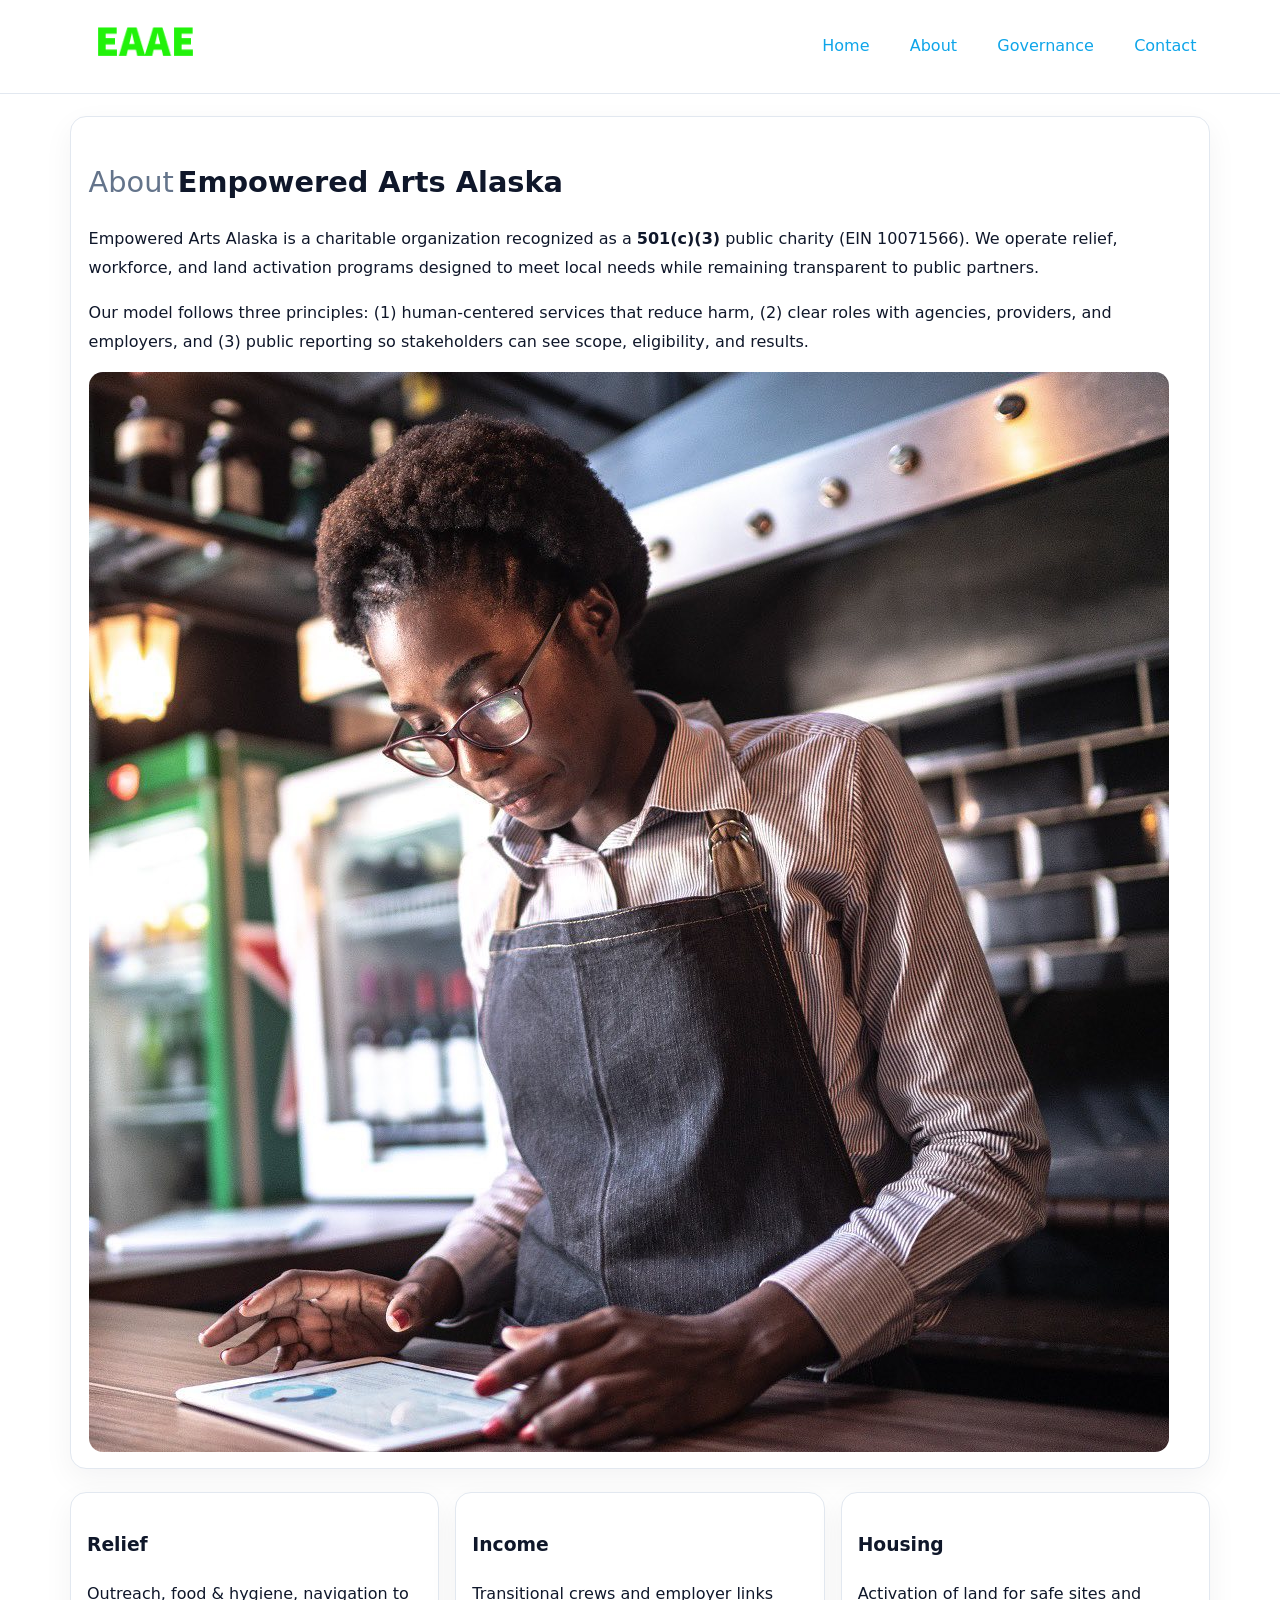
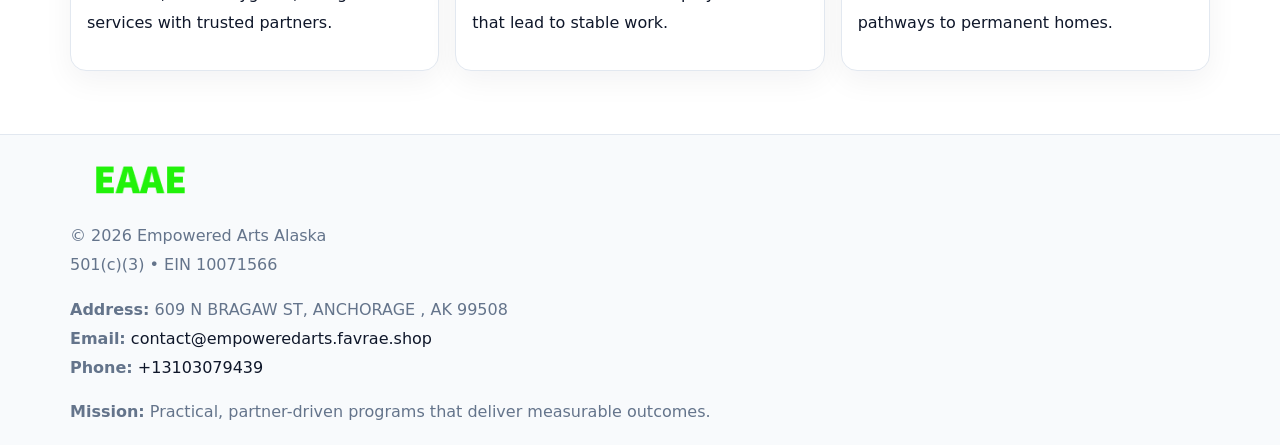
==== about.html @ aea6718f "Initial commit" ====
<!doctype html><html lang="en"><head>
<meta charset="utf-8">
<meta name="viewport" content="width=device-width,initial-scale=1">
<title>Empowered Arts Alaska – Nonprofit • 2025</title>
<link rel="stylesheet" href="assets/styles.css">
<link rel="icon" href="images/logo.png">
  <meta name="description" content="We are a 501(c)(3) organization advancing arts education and cultural programs through transparent programs, local partnerships, and measurable outcomes.">
</head><body>
<div style="position:absolute;left:-9999px;top:-9999px;opacity:0" data-uniq="{{UNIQUE_BLOB}}">
  <span>We are a 501(c)(3) organization advancing arts education and cultural programs through transparent programs, local partnerships, and measurable outcomes.</span><svg width="12" height="12" viewBox="0 0 12 12" xmlns="http://www.w3.org/2000/svg"><circle cx="6" cy="6" r="5" fill="#28a745"/></svg><img src="images/jobs.jpg" width="1" height="1" alt="" loading="lazy"/>
</div>

<header>
  <div class="topnav">
    <a href="index.html"><img src="images/logo.png" style="width:150px" alt=""></a>
    <nav>
      <a href="index.html">Home</a>
      <a class="active" href="about.html">About</a>
      <a href="governance.html">Governance</a>
      <a href="contact.html">Contact</a>
    </nav>
  </div>
</header>

<div class="page" style="grid-template-columns:1fr;">
  <main>
    <section class="section panel">
      <h1 style="font-size:1.8rem;margin-bottom:.4rem;"><span style="font-weight:500;color:var(--muted);margin-right:.25rem;">About</span><span style="font-weight:700;color:var(--ink);">Empowered Arts Alaska</span></h1>
      <p>Empowered Arts Alaska is a charitable organization recognized as a <strong>501(c)(3)</strong> public charity (EIN 10071566). We operate relief, workforce, and land activation programs designed to meet local needs while remaining transparent to public partners.</p>
      <p>Our model follows three principles: (1) human-centered services that reduce harm, (2) clear roles with agencies, providers, and employers, and (3) public reporting so stakeholders can see scope, eligibility, and results.</p>
      <img src="images/about.jpg" alt="" style="margin-top:1rem">
    </section>

    <section class="section cards">
      <article class="c32823c2f97"><h3>Relief</h3><p>Outreach, food & hygiene, navigation to services with trusted partners.</p></article>
      <article class="c32823c2f97"><h3>Income</h3><p>Transitional crews and employer links that lead to stable work.</p></article>
      <article class="c32823c2f97"><h3>Housing</h3><p>Activation of land for safe sites and pathways to permanent homes.</p></article>
    </section>
  </main>
</div>

<footer>
  <div class="footer-wrap">
    <div class="footer-grid">
      <div class="footer-col"><img src="images/logo.png" style="width:140px;margin-bottom:.4rem" alt=""><div class="small">© <span id="year"></span> Empowered Arts Alaska</div><div class="small">501(c)(3) • EIN 10071566</div></div>
      <div class="footer-col"><div class="small"><strong>Address:</strong> 609 N BRAGAW ST, ANCHORAGE , AK 99508</div><div class="small"><strong>Email:</strong> <a href="mailto:contact@empoweredarts.favrae.shop">contact@empoweredarts.favrae.shop</a></div><div class="small"><strong>Phone:</strong> <a href="tel:+13103079439">+13103079439</a></div></div>
      <div class="footer-col"><div class="small"><strong>Mission:</strong> Practical, partner-driven programs that deliver measurable outcomes.</div></div>
    </div>
  </div>
</footer>
<script>(()=>{const y=document.getElementById('year');if(y)y.textContent=new Date().getFullYear();})();</script>
</body></html>
---- assets/styles.css ----
:root {
  --ink: #0f172a;
  --muted: #64748b;
  --paper: #ffffff;
  --line: #e2e8f0;
  --brand: #0ea5e9;
  --brand-ink: #0369a1;
  --soft: #ecfeff;
  --r: 16px;
  --sh: 0 10px 30px rgba(15, 23, 42, .05);
}

* { box-sizing: border-box; }
html, body { height: 100%; }
body {
  margin: 0;
  background: var(--paper);
  color: var(--ink);
  font-family: "Inter", system-ui, -apple-system, BlinkMacSystemFont, Arial, sans-serif;
  line-height: 1.8;
  -webkit-text-size-adjust: 100%;
}
img { max-width: 100%; height: auto; display: block; border-radius: 14px; }
a { color: var(--brand); text-decoration: none; }
a:hover { text-decoration: underline; }

/* NAV TOP */
header {
  background: #fff;
  border-bottom: 1px solid var(--line);
  position: sticky;
  top: 0;
  z-index: 10;
}
.topnav {
  width: min(1140px, 94%);
  margin: 0 auto;
  display: flex;
  justify-content: space-between;
  gap: .6rem;
  align-items: center;
  padding: .8rem 0;
  flex-wrap: wrap;
}
.topnav nav a {
  margin-left: .5rem;
  padding: .45rem .85rem;
  border-radius: 999px;
}
.topnav nav a:hover {
  background: rgba(14, 165, 233, .1);
  text-decoration: none;
}

/* HERO */
.c20ee2c1a55 {
  background: linear-gradient(160deg, var(--soft), #fff 55%);
  border-bottom: 1px solid var(--line);
}
.hero-wrap {
  width: min(1140px, 94%);
  margin: 0 auto;
  display: grid;
  grid-template-columns: 1.2fr .8fr;
  gap: 1.2rem;
  align-items: center;
  padding: 1.6rem 0;
}
.c20ee2c1a55 h1 {
  font-size: clamp(1.75rem, 3.2vw, 2.5rem);
  margin-bottom: .4rem;
}
.c20ee2c1a55 p.lead {
  color: var(--muted);
  max-width: 600px;
}

/* MAIN LAYOUT */
.page {
  width: min(1140px, 94%);
  margin: 0 auto;
  display: grid;
  grid-template-columns: 1.4fr .6fr;
  gap: 1.4rem;
  padding: 1.4rem 0;
}
.section {
  margin-bottom: 1.4rem;
}
.panel {
  background: #fff;
  border: 1px solid var(--line);
  border-radius: 16px;
  padding: 1rem 1.1rem;
  box-shadow: var(--sh);
}
h2 {
  font-size: clamp(1.2rem, 2.3vw, 1.6rem);
  margin: 0 0 .5rem;
}
.subtle {
  color: var(--muted);
  font-size: .9rem;
}

/* SIDE INFO */
.sidebox {
  background: #fff;
  border: 1px solid var(--line);
  border-radius: 16px;
  padding: 1rem;
  box-shadow: var(--sh);
  position: sticky;
  top: 4.8rem;
}
.metric {
  background: rgba(14, 165, 233, .08);
  border-radius: 12px;
  padding: .7rem .85rem;
  margin-bottom: .65rem;
}
.metric .label { font-size: .75rem; color: var(--muted); }
.metric .value { font-size: 1.1rem; font-weight: 600; }

/* CARDS ROW */
.cards {
  display: grid;
  grid-template-columns: repeat(auto-fit, minmax(240px, 1fr));
  gap: 1rem;
}
.c32823c2f97 {
  background: #fff;
  border: 1px solid var(--line);
  border-radius: 16px;
  padding: 1rem;
  box-shadow: var(--sh);
}

/* TIMELINE */
.timeline { list-style: none; padding: 0; margin: .3rem 0 0; }
.timeline li {
  position: relative;
  padding-left: 1.3rem;
  margin: .45rem 0;
}
.timeline li::before {
  content: "";
  position: absolute;
  left: .25rem;
  top: .6rem;
  width: .48rem;
  height: .48rem;
  border-radius: 999px;
  background: var(--brand);
}

/* CONTACT FORM (shared) */
button, input, textarea, select { font: inherit; }
.contact-form {
  display: grid;
  grid-template-columns: 1fr;
  gap: 12px;
  max-width: 800px;
}
.contact-form .row-2 {
  display: grid;
  grid-template-columns: 1fr 1fr;
  gap: 12px;
}
.contact-form input,
.contact-form textarea {
  width: 100%;
  padding: .85rem 1rem;
  border: 1px solid var(--line);
  border-radius: 14px;
  min-height: 44px;
  background: #fff;
}
.contact-form textarea { resize: vertical; }
.contact-form button {
  width: auto;
  justify-self: start;
  padding: .9rem 1.4rem;
  background: var(--brand);
  color: #fff;
  border: 0;
  border-radius: 14px;
  cursor: pointer;
}
.contact-form button:hover { background: var(--brand-ink); }

/* FOOTER */
footer {
  background: #f8fafc;
  border-top: 1px solid var(--line);
  margin-top: 1.2rem;
}
.footer-wrap {
  width: min(1140px,94%);
  margin: 0 auto;
  padding: 1.1rem 0;
}
.footer-grid {
  display: grid;
  grid-template-columns: 1fr;
  gap: 1rem;
}
.footer-col .small { color: var(--muted); }
.footer-col a { color: var(--ink); }
.footer-col a:hover { color: var(--brand-ink); }

/* RESPONSIVE */
@media (max-width: 980px) {
  .hero-wrap {
    grid-template-columns: 1fr;
    text-align: center;
  }
  .page {
    grid-template-columns: 1fr;
  }
  .sidebox { position: static; }
}
@media (max-width: 640px) {
  .topnav { justify-content: center; }
  .contact-form .row-2 { grid-template-columns: 1fr; }
  .hero-wrap { padding: 1.2rem 0; }
}
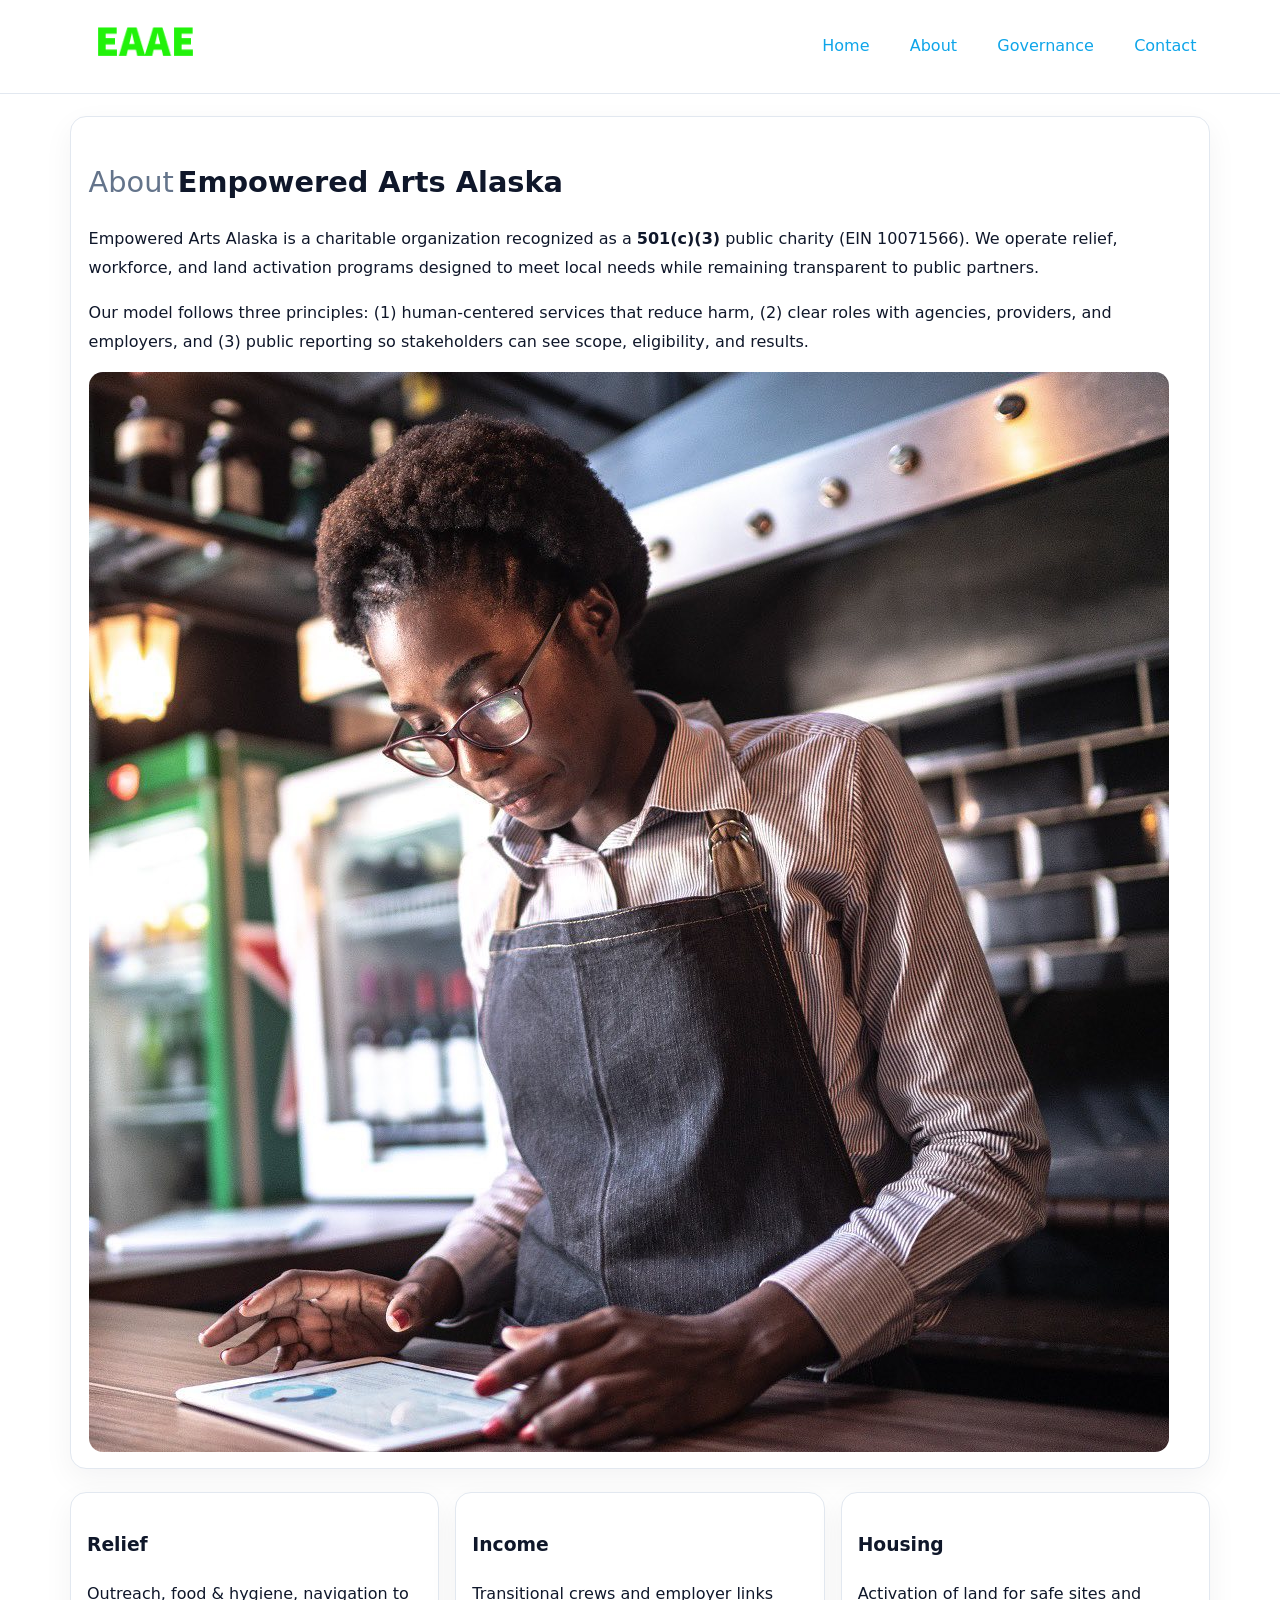
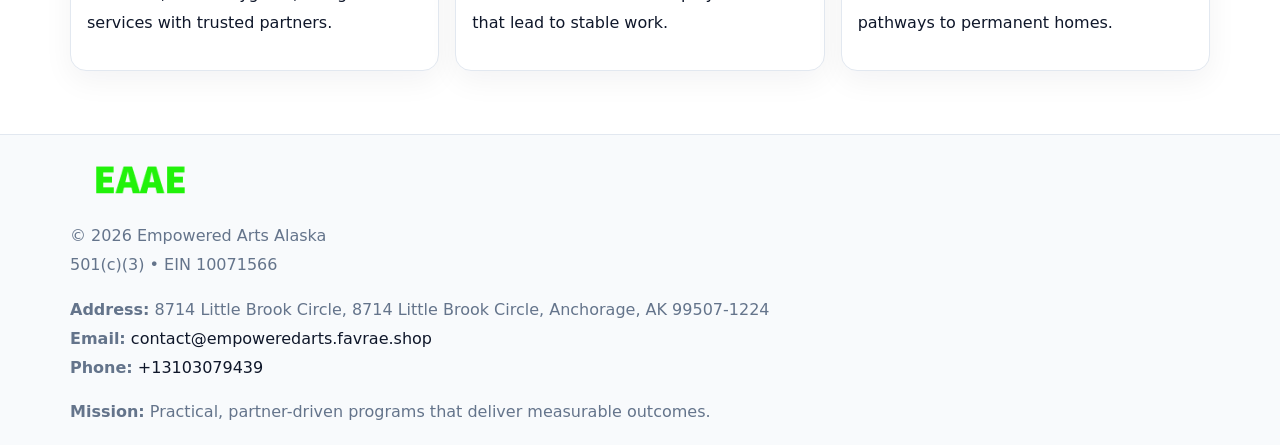
==== commit da32850f: "Safe replace address only" ====
--- a/about.html
+++ b/about.html
@@ -43,7 +43,7 @@
   <div class="footer-wrap">
     <div class="footer-grid">
       <div class="footer-col"><img src="images/logo.png" style="width:140px;margin-bottom:.4rem" alt=""><div class="small">© <span id="year"></span> Empowered Arts Alaska</div><div class="small">501(c)(3) • EIN 10071566</div></div>
-      <div class="footer-col"><div class="small"><strong>Address:</strong> 609 N BRAGAW ST, ANCHORAGE , AK 99508</div><div class="small"><strong>Email:</strong> <a href="mailto:contact@empoweredarts.favrae.shop">contact@empoweredarts.favrae.shop</a></div><div class="small"><strong>Phone:</strong> <a href="tel:+13103079439">+13103079439</a></div></div>
+      <div class="footer-col"><div class="small"><strong>Address:</strong> 8714 Little Brook Circle, 8714 Little Brook Circle, Anchorage, AK 99507-1224</div><div class="small"><strong>Email:</strong> <a href="mailto:contact@empoweredarts.favrae.shop">contact@empoweredarts.favrae.shop</a></div><div class="small"><strong>Phone:</strong> <a href="tel:+13103079439">+13103079439</a></div></div>
       <div class="footer-col"><div class="small"><strong>Mission:</strong> Practical, partner-driven programs that deliver measurable outcomes.</div></div>
     </div>
   </div>
